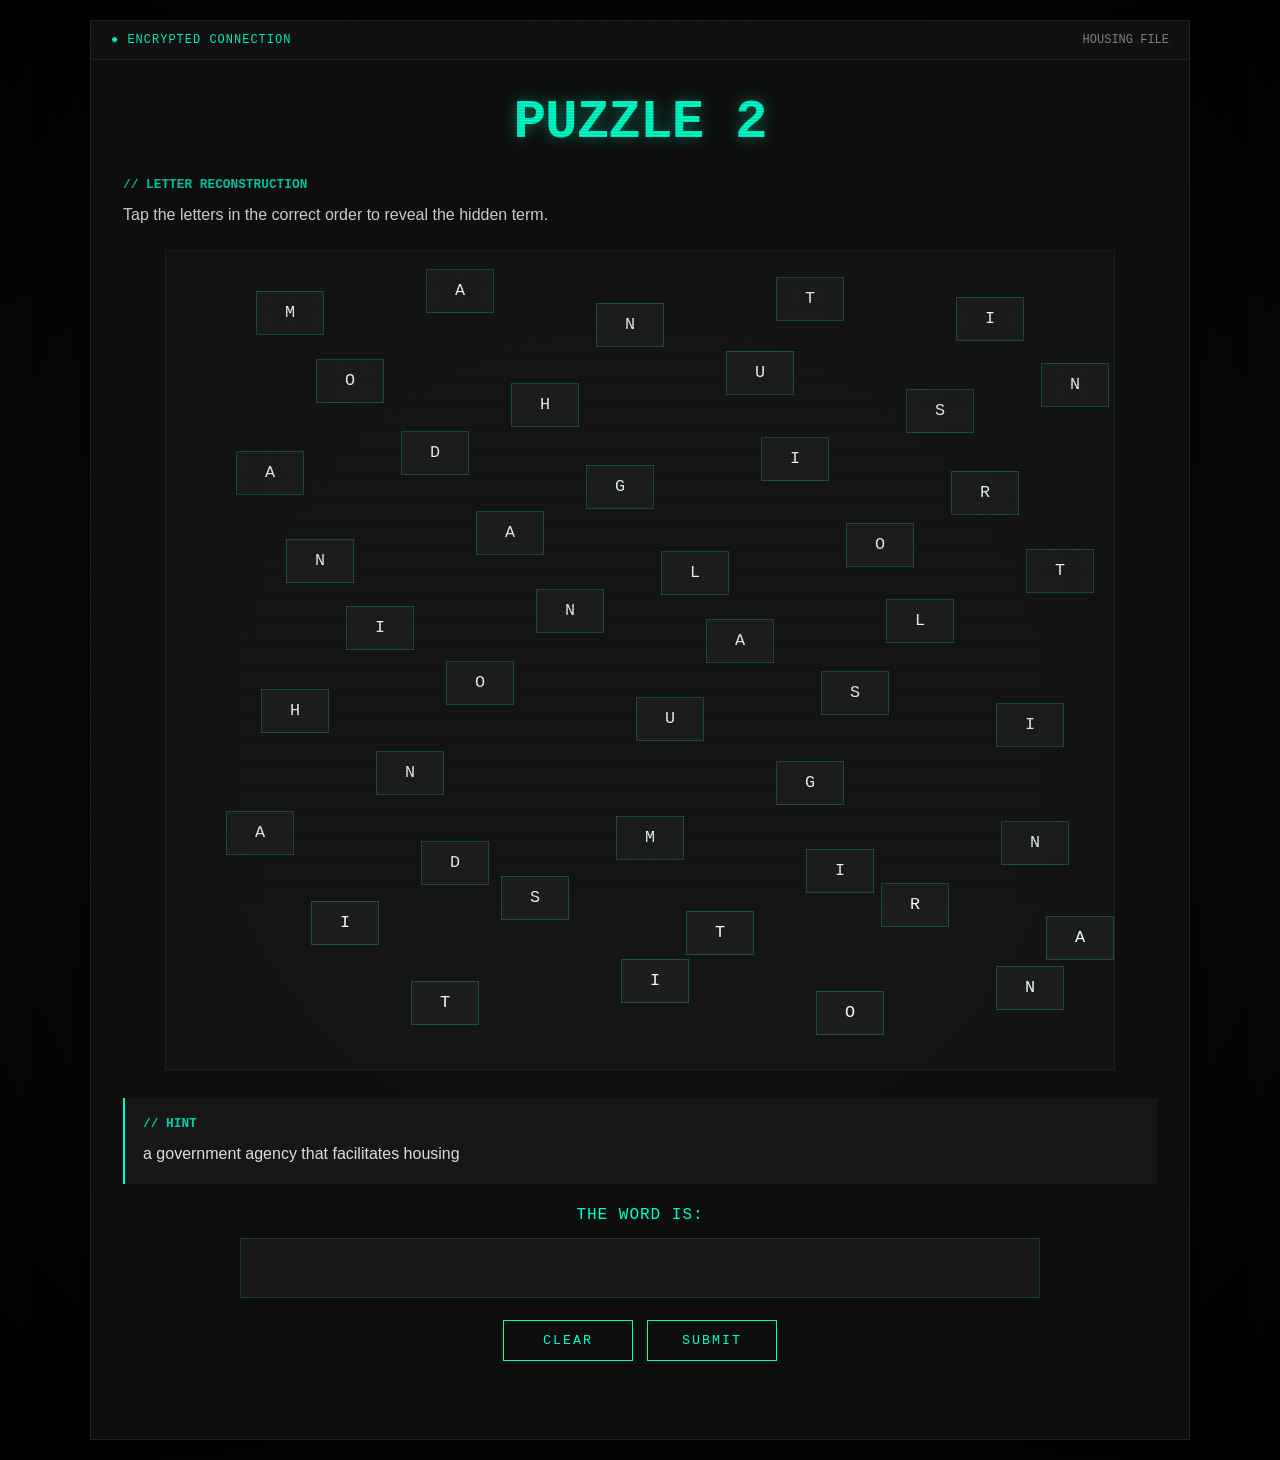
==== puzzle2.html @ 281ab233 "...." ====
<!DOCTYPE html>
<html lang="en">
<head>
  <meta charset="UTF-8" />
  <meta name="viewport" content="width=device-width, initial-scale=1.0" />
  <title>The New Deal Files | Puzzle 2</title>
  <link rel="stylesheet" href="puzzle2.css" />
</head>
<body>
  <div class="overlay"></div>

  <main class="main-frame">
    <section class="welcome-card">
      <div class="card-header">
        <span class="status-indicator">● ENCRYPTED CONNECTION</span>
        <span class="date-stamp">HOUSING FILE</span>
      </div>

      <div class="card-body">
        <h1 class="main-title">PUZZLE 2</h1>

        <div class="briefing-box">
          <h2 class="section-label">// LETTER RECONSTRUCTION</h2>
          <p>Tap the letters in the correct order to reveal the hidden term.</p>
        </div>

        <div id="lettersContainer" class="letters-container"></div>

        <div class="hint-box">
          <h2 class="section-label">// HINT</h2>
          <p>a government agency that facilitates housing</p>
        </div>

        <div class="answer-area">
          <p class="answer-label">THE WORD IS:</p>
          <div id="answerDisplay" class="answer-display"></div>
        </div>

        <div class="buttons">
          <button id="clearBtn" class="action-btn">CLEAR</button>
          <button id="submitBtn" class="action-btn">SUBMIT</button>
        </div>

        <p id="message" class="message"></p>
      </div>
    </section>
  </main>

  <script src="puzzle2.js"></script>
</body>
</html>
---- puzzle2.css ----
:root {
  --primary-cyan: #00ffcc;
  --dark-bg: #050505;
  --card-bg: rgba(15, 15, 15, 0.95);
  --border-color: #222;
  --text-dim: #888;
  --font-main: "Segoe UI", Tahoma, Geneva, Verdana, sans-serif;
  --font-mono: "Courier New", Courier, monospace;
}

* {
  box-sizing: border-box;
  margin: 0;
  padding: 0;
}

html,
body {
  width: 100%;
  min-height: 100%;
  background-color: var(--dark-bg);
  font-family: var(--font-main);
  color: white;
}

body {
  position: relative;
}

.overlay {
  position: fixed;
  inset: 0;
  background:
    linear-gradient(rgba(18, 16, 16, 0) 50%, rgba(0, 0, 0, 0.1) 50%),
    linear-gradient(90deg, rgba(255, 0, 0, 0.03), rgba(0, 255, 0, 0.01), rgba(0, 0, 255, 0.03));
  background-size: 100% 3px, 3px 100%;
  pointer-events: none;
  z-index: 100;
}

.main-frame {
  display: flex;
  justify-content: center;
  align-items: center;
  min-height: 100vh;
  padding: 20px;
  background: radial-gradient(circle at center, #111 0%, #000 100%);
}

.welcome-card {
  background: var(--card-bg);
  border: 1px solid var(--border-color);
  width: 100%;
  max-width: 1100px;
  box-shadow: 0 0 40px rgba(0, 0, 0, 0.8);
  display: flex;
  flex-direction: column;
}

.card-header {
  padding: 12px 20px;
  background: #111;
  border-bottom: 1px solid var(--border-color);
  display: flex;
  justify-content: space-between;
  font-family: var(--font-mono);
  font-size: 0.75rem;
  color: var(--text-dim);
}

.status-indicator {
  color: var(--primary-cyan);
  letter-spacing: 1px;
}

.card-body {
  padding: 32px;
}

.main-title {
  font-family: var(--font-mono);
  font-size: clamp(2rem, 6vw, 3.4rem);
  text-align: center;
  color: var(--primary-cyan);
  margin-bottom: 24px;
  letter-spacing: -1px;
  text-shadow: 0 0 15px rgba(0, 255, 204, 0.4);
}

.section-label {
  font-family: var(--font-mono);
  font-size: 0.8rem;
  color: var(--primary-cyan);
  margin-bottom: 10px;
  opacity: 0.8;
}

.briefing-box,
.hint-box {
  margin-bottom: 22px;
}

.briefing-box p,
.hint-box p {
  font-size: 1rem;
  line-height: 1.6;
  color: #ddd;
}

.hint-box {
  background: rgba(255, 255, 255, 0.03);
  padding: 18px;
  border-left: 2px solid var(--primary-cyan);
}

.letters-container {
  position: relative;
  width: min(100%, 950px);
  height: 820px;
  margin: 0 auto 28px;
  border: 1px solid rgba(0, 255, 204, 0.08);
  background: rgba(255, 255, 255, 0.02);
  overflow: hidden;
}

.letter-tile {
  position: absolute;
  width: 68px;
  height: 44px;
  border: 1px solid rgba(0, 255, 204, 0.22);
  background: rgba(255, 255, 255, 0.04);
  color: #ecfffb;
  display: flex;
  align-items: center;
  justify-content: center;
  font-family: var(--font-mono);
  font-size: 1.05rem;
  cursor: pointer;
  user-select: none;
  transition: all 0.18s ease;
}

.letter-tile:hover {
  background: rgba(0, 255, 204, 0.08);
  box-shadow: 0 0 14px rgba(0, 255, 204, 0.12);
  transform: translateY(-1px);
}

.letter-tile.used {
  background: rgba(0, 255, 204, 0.14);
  border-color: var(--primary-cyan);
  color: var(--primary-cyan);
  box-shadow: 0 0 16px rgba(0, 255, 204, 0.18);
}

.answer-area {
  text-align: center;
  margin-top: 8px;
}

.answer-label {
  font-family: var(--font-mono);
  font-size: 1rem;
  color: var(--primary-cyan);
  margin-bottom: 14px;
  letter-spacing: 1px;
}

.answer-display {
  width: min(800px, 100%);
  min-height: 60px;
  margin: 0 auto;
  padding: 14px 16px;
  border: 1px solid rgba(0, 255, 204, 0.16);
  background: rgba(255, 255, 255, 0.03);
  color: #f4fffd;
  font-family: var(--font-mono);
  font-size: 1.15rem;
  line-height: 1.5;
  word-break: break-word;
}

.buttons {
  display: flex;
  justify-content: center;
  gap: 14px;
  margin-top: 22px;
  flex-wrap: wrap;
}

.action-btn {
  min-width: 130px;
  padding: 12px 18px;
  background: transparent;
  border: 1px solid var(--primary-cyan);
  color: var(--primary-cyan);
  font-family: var(--font-mono);
  letter-spacing: 2px;
  cursor: pointer;
  transition: all 0.3s ease;
}

.action-btn:hover {
  background: var(--primary-cyan);
  color: black;
  box-shadow: 0 0 25px rgba(0, 255, 204, 0.25);
}

.message {
  min-height: 28px;
  margin-top: 18px;
  text-align: center;
  font-family: var(--font-mono);
  color: #d9fff8;
}

.message.success {
  color: var(--primary-cyan);
}

.message.error {
  color: #ff6b6b;
}

@media (max-width: 900px) {
  .letters-container {
    height: 920px;
  }

  .letter-tile {
    width: 58px;
    height: 42px;
    font-size: 1rem;
  }
}

@media (max-width: 700px) {
  .card-body {
    padding: 22px 14px;
  }

  .letters-container {
    height: 980px;
  }

  .letter-tile {
    width: 52px;
    height: 40px;
    font-size: 0.95rem;
  }

  .answer-display {
    font-size: 1rem;
  }
}
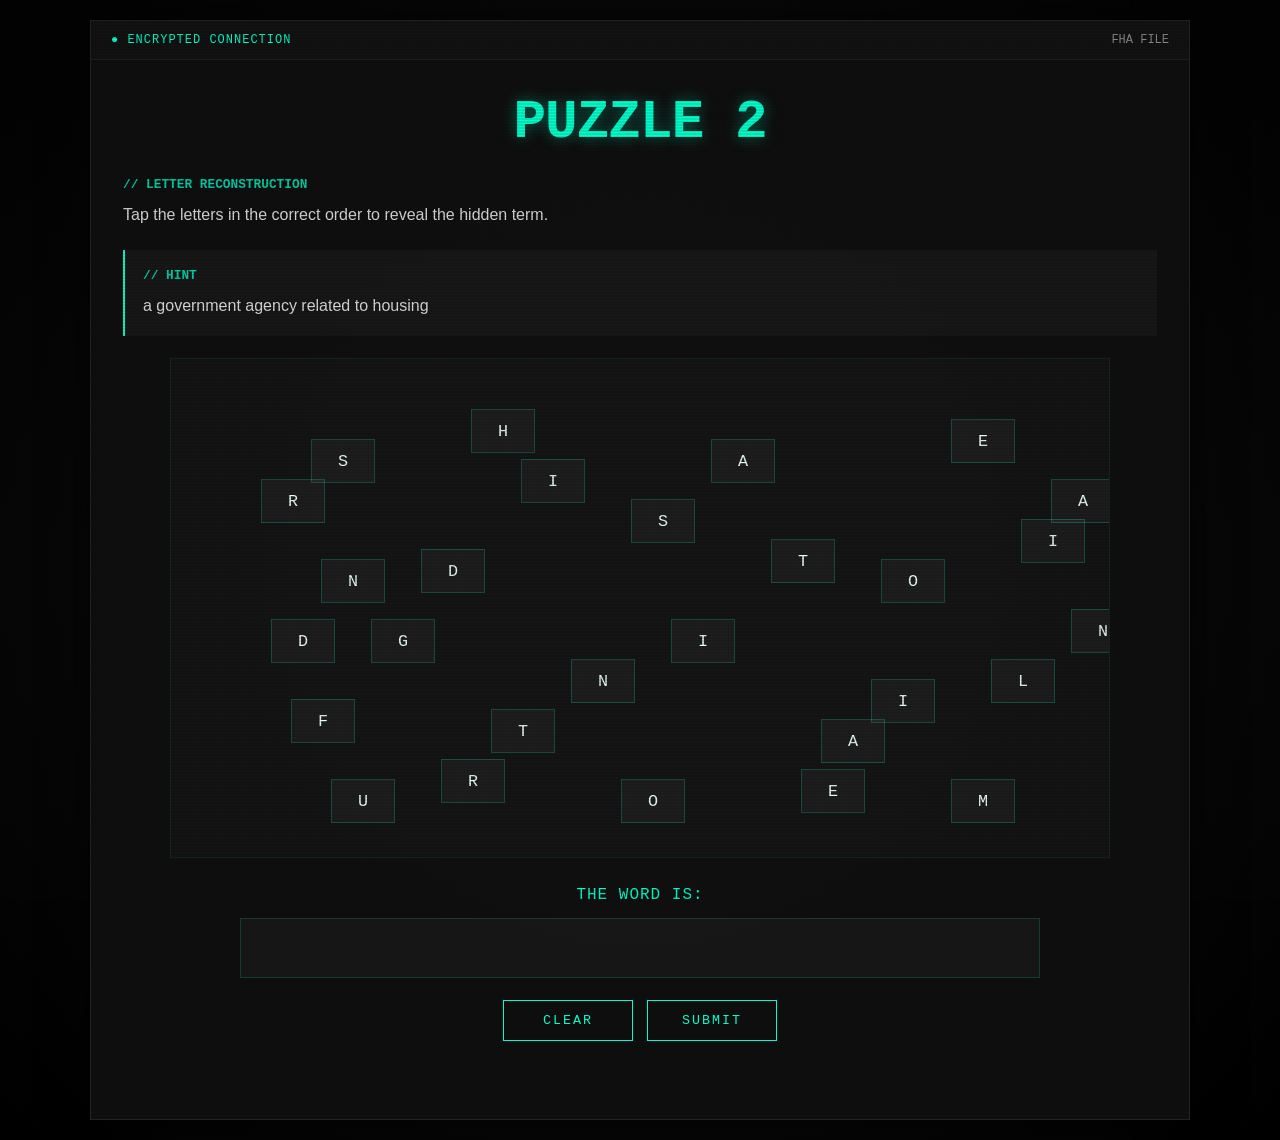
==== commit 9e35efd2: "..." ====
--- a/puzzle2.html
+++ b/puzzle2.html
@@ -13,7 +13,7 @@
     <section class="welcome-card">
       <div class="card-header">
         <span class="status-indicator">● ENCRYPTED CONNECTION</span>
-        <span class="date-stamp">HOUSING FILE</span>
+        <span class="date-stamp">FHA FILE</span>
       </div>
 
       <div class="card-body">
@@ -24,12 +24,12 @@
           <p>Tap the letters in the correct order to reveal the hidden term.</p>
         </div>
 
-        <div id="lettersContainer" class="letters-container"></div>
-
         <div class="hint-box">
           <h2 class="section-label">// HINT</h2>
-          <p>a government agency that facilitates housing</p>
+          <p>a government agency related to housing</p>
         </div>
+
+        <div id="lettersContainer" class="letters-container"></div>
 
         <div class="answer-area">
           <p class="answer-label">THE WORD IS:</p>
--- a/puzzle2.css
+++ b/puzzle2.css
@@ -48,10 +48,10 @@
 }
 
 .welcome-card {
+  width: 100%;
+  max-width: 1100px;
   background: var(--card-bg);
   border: 1px solid var(--border-color);
-  width: 100%;
-  max-width: 1100px;
   box-shadow: 0 0 40px rgba(0, 0, 0, 0.8);
   display: flex;
   flex-direction: column;
@@ -115,8 +115,8 @@
 
 .letters-container {
   position: relative;
-  width: min(100%, 950px);
-  height: 820px;
+  width: min(100%, 940px);
+  height: 500px;
   margin: 0 auto 28px;
   border: 1px solid rgba(0, 255, 204, 0.08);
   background: rgba(255, 255, 255, 0.02);
@@ -125,7 +125,7 @@
 
 .letter-tile {
   position: absolute;
-  width: 68px;
+  width: 64px;
   height: 44px;
   border: 1px solid rgba(0, 255, 204, 0.22);
   background: rgba(255, 255, 255, 0.04);
@@ -224,13 +224,13 @@
 
 @media (max-width: 900px) {
   .letters-container {
-    height: 920px;
+    height: 620px;
   }
 
   .letter-tile {
-    width: 58px;
-    height: 42px;
-    font-size: 1rem;
+    width: 56px;
+    height: 40px;
+    font-size: 0.98rem;
   }
 }
 
@@ -240,13 +240,13 @@
   }
 
   .letters-container {
-    height: 980px;
+    height: 700px;
   }
 
   .letter-tile {
-    width: 52px;
-    height: 40px;
-    font-size: 0.95rem;
+    width: 50px;
+    height: 38px;
+    font-size: 0.92rem;
   }
 
   .answer-display {
